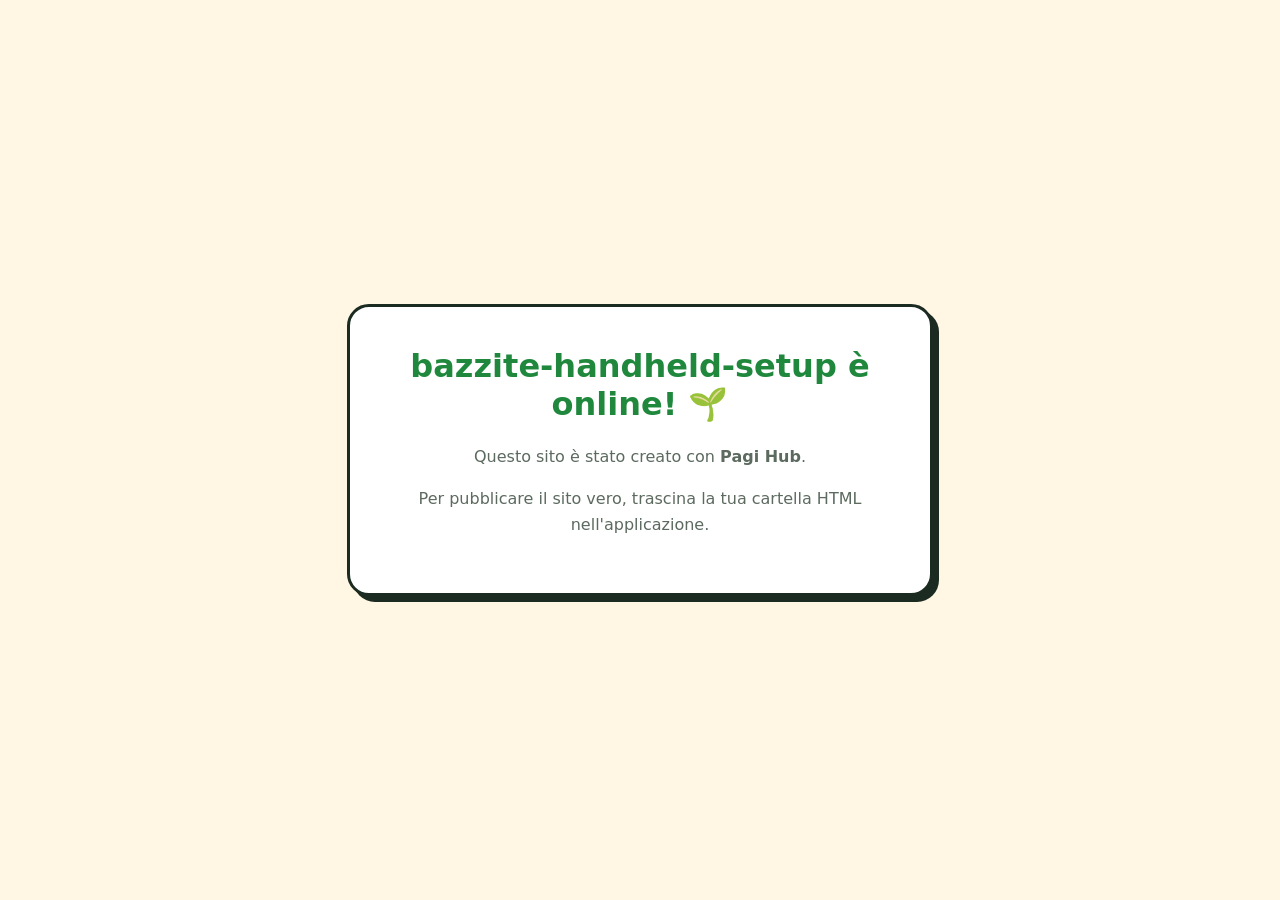
==== index.html @ 11a36d72 "Prepara GitHub Pages con Pagi Hub" ====
<!DOCTYPE html>
<html lang="it">
<head>
  <meta charset="UTF-8">
  <meta name="viewport" content="width=device-width, initial-scale=1.0">
  <title>bazzite-handheld-setup</title>
  <style>
    body { font-family: system-ui, -apple-system, sans-serif; background: #FFF6E3; color: #1B2B21; display: flex; align-items: center; justify-content: center; min-height: 100vh; margin: 0; text-align: center; }
    .card { background: #fff; border: 3px solid #1B2B21; padding: 40px; border-radius: 22px; max-width: 500px; box-shadow: 6px 6px 0 #1B2B21; }
    h1 { color: #1F883D; margin-top: 0; }
    p { color: #5C6A5F; line-height: 1.6; }
  </style>
</head>
<body>
  <div class="card">
    <h1>bazzite-handheld-setup è online! 🌱</h1>
    <p>Questo sito è stato creato con <strong>Pagi Hub</strong>.</p>
    <p>Per pubblicare il sito vero, trascina la tua cartella HTML nell'applicazione.</p>
  </div>
</body>
</html>
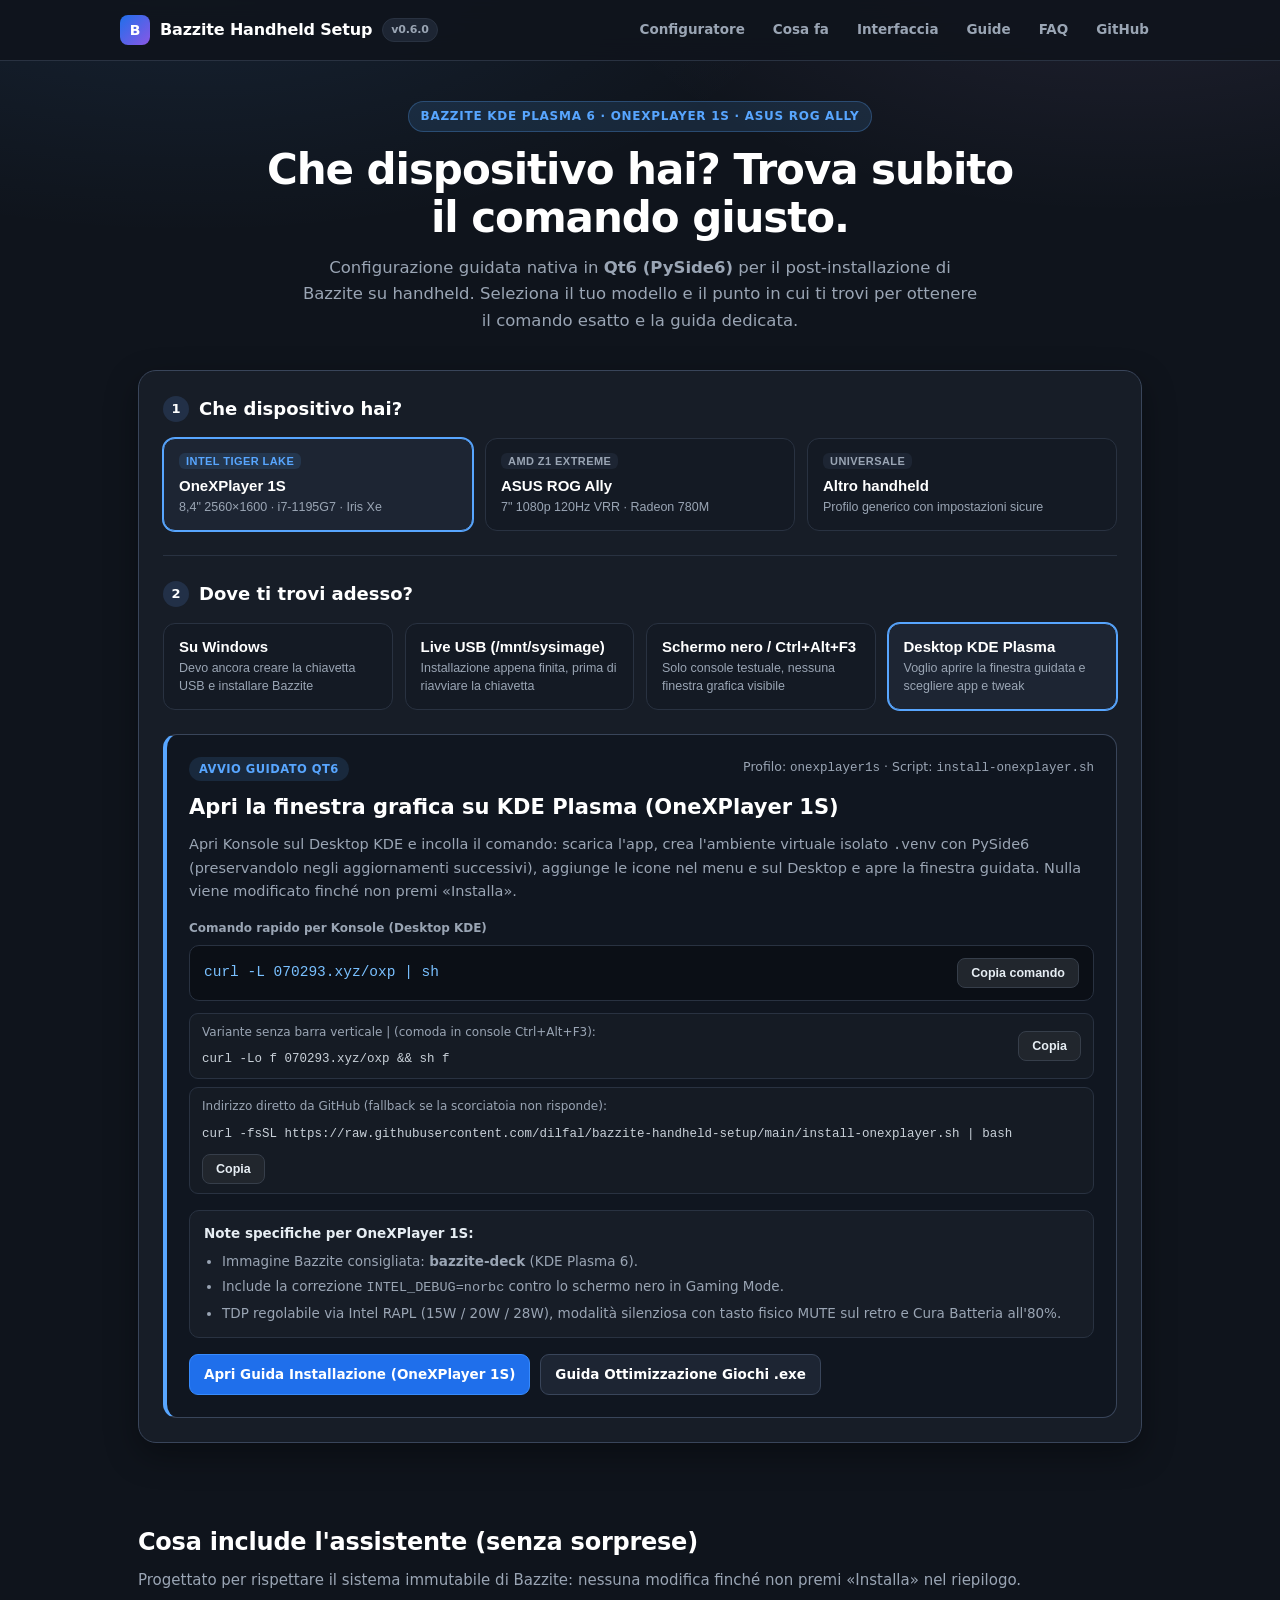
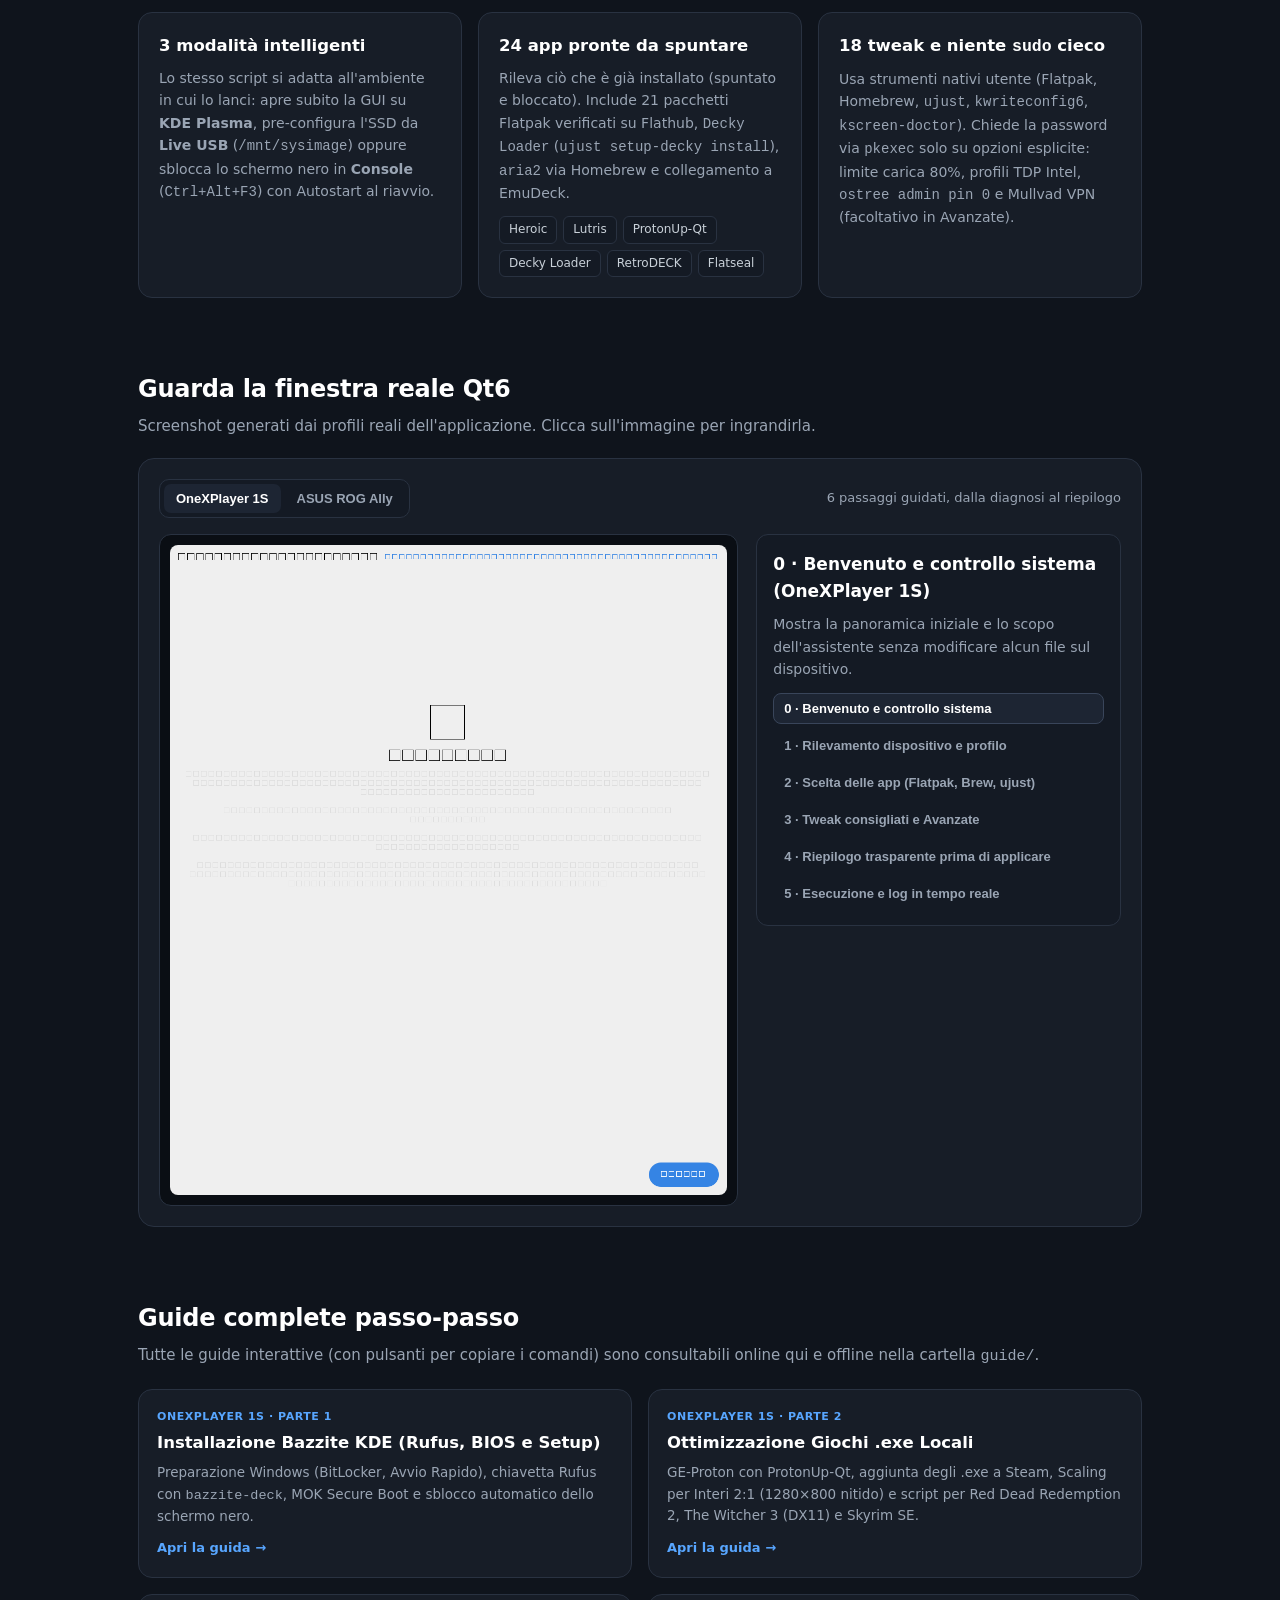
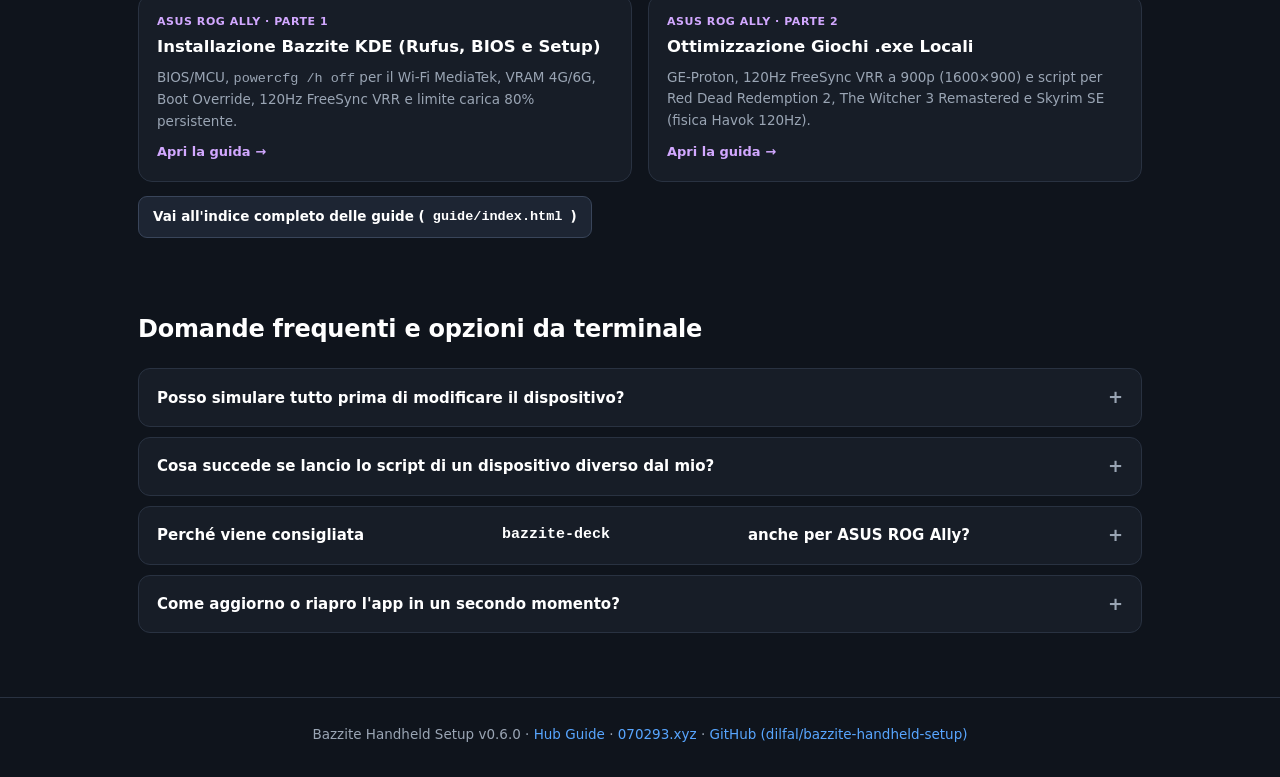
==== commit 21aee4b4: "Aggiornamento locale bazzite-handheld-setup (12/11/2026 23:53:31) - 3 file" ====
--- a/index.html
+++ b/index.html
@@ -3,19 +3,286 @@
 <head>
   <meta charset="UTF-8">
   <meta name="viewport" content="width=device-width, initial-scale=1.0">
-  <title>bazzite-handheld-setup</title>
-  <style>
-    body { font-family: system-ui, -apple-system, sans-serif; background: #FFF6E3; color: #1B2B21; display: flex; align-items: center; justify-content: center; min-height: 100vh; margin: 0; text-align: center; }
-    .card { background: #fff; border: 3px solid #1B2B21; padding: 40px; border-radius: 22px; max-width: 500px; box-shadow: 6px 6px 0 #1B2B21; }
-    h1 { color: #1F883D; margin-top: 0; }
-    p { color: #5C6A5F; line-height: 1.6; }
-  </style>
+  <title>Bazzite Handheld Setup — Configurazione guidata per OneXPlayer 1S e ROG Ally</title>
+  <meta name="description" content="Configurazione guidata Qt6 per Bazzite KDE Plasma 6 su OneXPlayer 1S, ASUS ROG Ally e altri handheld: fix schermo nero, Cura Batteria 80%, app e guide passo-passo.">
+  <link rel="stylesheet" href="assets/site.css">
+  <script src="assets/site.js" defer></script>
 </head>
 <body>
-  <div class="card">
-    <h1>bazzite-handheld-setup è online! 🌱</h1>
-    <p>Questo sito è stato creato con <strong>Pagi Hub</strong>.</p>
-    <p>Per pubblicare il sito vero, trascina la tua cartella HTML nell'applicazione.</p>
+
+<header class="topbar">
+  <div class="container topbar-inner">
+    <a class="brand" href="#top">
+      <span class="brand-mark">B</span>
+      <span>Bazzite Handheld Setup</span>
+      <span class="version-pill">v0.6.0</span>
+    </a>
+    <nav class="nav-links" aria-label="Navigazione principale">
+      <a href="#configuratore">Configuratore</a>
+      <a href="#cosa-fa">Cosa fa</a>
+      <a href="#anteprima">Interfaccia</a>
+      <a href="#guide">Guide</a>
+      <a href="#faq">FAQ</a>
+      <a href="https://github.com/dilfal/bazzite-handheld-setup" target="_blank" rel="noopener">GitHub</a>
+    </nav>
   </div>
+</header>
+
+<main id="top">
+  <section class="hero">
+    <div class="container">
+      <div class="eyebrow">Bazzite KDE Plasma 6 &middot; OneXPlayer 1S &middot; ASUS ROG Ally</div>
+      <h1>Che dispositivo hai? Trova subito il comando giusto.</h1>
+      <p>
+        Configurazione guidata nativa in <strong>Qt6 (PySide6)</strong> per il post-installazione di Bazzite su handheld.
+        Seleziona il tuo modello e il punto in cui ti trovi per ottenere il comando esatto e la guida dedicata.
+      </p>
+    </div>
+  </section>
+
+  <!-- WIZARD INTERATTIVO A 2 DOMANDE -->
+  <section id="configuratore" class="wizard-section">
+    <div class="container">
+      <div class="wizard-shell">
+        <div class="wizard-step">
+          <div class="step-header">
+            <span class="step-num">1</span>
+            <h2>Che dispositivo hai?</h2>
+          </div>
+          <div class="choice-grid choice-grid-3">
+            <button type="button" class="choice-btn is-active" data-device="oxp" aria-pressed="true">
+              <span class="choice-tag">Intel Tiger Lake</span>
+              <span class="choice-title">OneXPlayer 1S</span>
+              <span class="choice-meta">8,4" 2560&times;1600 &middot; i7-1195G7 &middot; Iris Xe</span>
+            </button>
+            <button type="button" class="choice-btn" data-device="ally" aria-pressed="false">
+              <span class="choice-tag">AMD Z1 Extreme</span>
+              <span class="choice-title">ASUS ROG Ally</span>
+              <span class="choice-meta">7" 1080p 120Hz VRR &middot; Radeon 780M</span>
+            </button>
+            <button type="button" class="choice-btn" data-device="generico" aria-pressed="false">
+              <span class="choice-tag">Universale</span>
+              <span class="choice-title">Altro handheld</span>
+              <span class="choice-meta">Profilo generico con impostazioni sicure</span>
+            </button>
+          </div>
+        </div>
+
+        <div class="wizard-step">
+          <div class="step-header">
+            <span class="step-num">2</span>
+            <h2>Dove ti trovi adesso?</h2>
+          </div>
+          <div class="choice-grid choice-grid-4">
+            <button type="button" class="choice-btn" data-situation="windows" aria-pressed="false">
+              <span class="choice-title">Su Windows</span>
+              <span class="choice-meta">Devo ancora creare la chiavetta USB e installare Bazzite</span>
+            </button>
+            <button type="button" class="choice-btn" data-situation="live" aria-pressed="false">
+              <span class="choice-title">Live USB (/mnt/sysimage)</span>
+              <span class="choice-meta">Installazione appena finita, prima di riavviare la chiavetta</span>
+            </button>
+            <button type="button" class="choice-btn" data-situation="console" aria-pressed="false">
+              <span class="choice-title">Schermo nero / Ctrl+Alt+F3</span>
+              <span class="choice-meta">Solo console testuale, nessuna finestra grafica visibile</span>
+            </button>
+            <button type="button" class="choice-btn is-active" data-situation="desktop" aria-pressed="true">
+              <span class="choice-title">Desktop KDE Plasma</span>
+              <span class="choice-meta">Voglio aprire la finestra guidata e scegliere app e tweak</span>
+            </button>
+          </div>
+        </div>
+
+        <div id="wizard-result" class="result-panel" aria-live="polite"></div>
+      </div>
+    </div>
+  </section>
+
+  <!-- COSA FA / SICUREZZA -->
+  <section id="cosa-fa" class="section">
+    <div class="container">
+      <div class="section-head">
+        <h2>Cosa include l'assistente (senza sorprese)</h2>
+        <p>Progettato per rispettare il sistema immutabile di Bazzite: nessuna modifica finché non premi «Installa» nel riepilogo.</p>
+      </div>
+
+      <div class="cards-3">
+        <article class="info-card">
+          <h3>3 modalità intelligenti</h3>
+          <p>
+            Lo stesso script si adatta all'ambiente in cui lo lanci: apre subito la GUI su <strong>KDE Plasma</strong>,
+            pre-configura l'SSD da <strong>Live USB</strong> (<code>/mnt/sysimage</code>) oppure sblocca lo schermo nero
+            in <strong>Console</strong> (<code>Ctrl+Alt+F3</code>) con Autostart al riavvio.
+          </p>
+        </article>
+
+        <article class="info-card">
+          <h3>24 app pronte da spuntare</h3>
+          <p>
+            Rileva ciò che è già installato (spuntato e bloccato). Include 21 pacchetti Flatpak verificati su Flathub,
+            <code>Decky Loader</code> (<code>ujust setup-decky install</code>), <code>aria2</code> via Homebrew e collegamento a EmuDeck.
+          </p>
+          <div class="pill-list">
+            <span class="pill">Heroic</span>
+            <span class="pill">Lutris</span>
+            <span class="pill">ProtonUp-Qt</span>
+            <span class="pill">Decky Loader</span>
+            <span class="pill">RetroDECK</span>
+            <span class="pill">Flatseal</span>
+          </div>
+        </article>
+
+        <article class="info-card">
+          <h3>18 tweak e niente <code>sudo</code> cieco</h3>
+          <p>
+            Usa strumenti nativi utente (Flatpak, Homebrew, <code>ujust</code>, <code>kwriteconfig6</code>, <code>kscreen-doctor</code>).
+            Chiede la password via <code>pkexec</code> solo su opzioni esplicite: limite carica 80%, profili TDP Intel,
+            <code>ostree admin pin 0</code> e Mullvad VPN (facoltativo in Avanzate).
+          </p>
+        </article>
+      </div>
+    </div>
+  </section>
+
+  <!-- ANTEPRIMA INTERFACCIA REALE -->
+  <section id="anteprima" class="section">
+    <div class="container">
+      <div class="section-head">
+        <h2>Guarda la finestra reale Qt6</h2>
+        <p>Screenshot generati dai profili reali dell'applicazione. Clicca sull'immagine per ingrandirla.</p>
+      </div>
+
+      <div class="preview-box">
+        <div class="preview-controls">
+          <div class="seg-group" role="group" aria-label="Profilo screenshot">
+            <button type="button" class="seg-btn is-active" data-shot-device="oxp" aria-pressed="true">OneXPlayer 1S</button>
+            <button type="button" class="seg-btn" data-shot-device="ally" aria-pressed="false">ASUS ROG Ally</button>
+          </div>
+          <span style="font-size: 13px; color: var(--text-muted);">6 passaggi guidati, dalla diagnosi al riepilogo</span>
+        </div>
+
+        <div class="preview-stage">
+          <div class="shot-frame">
+            <img id="shot-img" src="shots/oxp/oxp_fisso-onexplayer1s_0_benvenuto.png" alt="Anteprima GUI Bazzite Handheld Setup">
+          </div>
+          <div>
+            <div class="shot-caption">
+              <h3 id="shot-title">0 · Benvenuto</h3>
+              <p id="shot-desc"></p>
+              <div id="shot-step-list" class="shot-step-list"></div>
+            </div>
+          </div>
+        </div>
+      </div>
+    </div>
+  </section>
+
+  <!-- GUIDE STEP-BY-STEP -->
+  <section id="guide" class="section">
+    <div class="container">
+      <div class="section-head">
+        <h2>Guide complete passo-passo</h2>
+        <p>Tutte le guide interattive (con pulsanti per copiare i comandi) sono consultabili online qui e offline nella cartella <code>guide/</code>.</p>
+      </div>
+
+      <div class="cards-2">
+        <a class="guide-card" href="guide/installazione_onexplayer_1s.html">
+          <div>
+            <div class="guide-kicker">OneXPlayer 1S &middot; Parte 1</div>
+            <h3>Installazione Bazzite KDE (Rufus, BIOS e Setup)</h3>
+            <p>Preparazione Windows (BitLocker, Avvio Rapido), chiavetta Rufus con <code>bazzite-deck</code>, MOK Secure Boot e sblocco automatico dello schermo nero.</p>
+          </div>
+          <span style="font-size: 13px; font-weight: 700; color: var(--oxp);">Apri la guida &rarr;</span>
+        </a>
+
+        <a class="guide-card" href="guide/ottimizzazione_onexplayer_1s.html">
+          <div>
+            <div class="guide-kicker">OneXPlayer 1S &middot; Parte 2</div>
+            <h3>Ottimizzazione Giochi .exe Locali</h3>
+            <p>GE-Proton con ProtonUp-Qt, aggiunta degli .exe a Steam, Scaling per Interi 2:1 (1280&times;800 nitido) e script per Red Dead Redemption 2, The Witcher 3 (DX11) e Skyrim SE.</p>
+          </div>
+          <span style="font-size: 13px; font-weight: 700; color: var(--oxp);">Apri la guida &rarr;</span>
+        </a>
+
+        <a class="guide-card ally" href="guide/installazione_rog_ally.html">
+          <div>
+            <div class="guide-kicker">ASUS ROG Ally &middot; Parte 1</div>
+            <h3>Installazione Bazzite KDE (Rufus, BIOS e Setup)</h3>
+            <p>BIOS/MCU, <code>powercfg /h off</code> per il Wi-Fi MediaTek, VRAM 4G/6G, Boot Override, 120Hz FreeSync VRR e limite carica 80% persistente.</p>
+          </div>
+          <span style="font-size: 13px; font-weight: 700; color: var(--ally);">Apri la guida &rarr;</span>
+        </a>
+
+        <a class="guide-card ally" href="guide/ottimizzazione_rog_ally.html">
+          <div>
+            <div class="guide-kicker">ASUS ROG Ally &middot; Parte 2</div>
+            <h3>Ottimizzazione Giochi .exe Locali</h3>
+            <p>GE-Proton, 120Hz FreeSync VRR a 900p (1600&times;900) e script per Red Dead Redemption 2, The Witcher 3 Remastered e Skyrim SE (fisica Havok 120Hz).</p>
+          </div>
+          <span style="font-size: 13px; font-weight: 700; color: var(--ally);">Apri la guida &rarr;</span>
+        </a>
+      </div>
+
+      <div style="margin-top: 14px;">
+        <a class="btn-link" href="guide/index.html">Vai all'indice completo delle guide (<code>guide/index.html</code>)</a>
+      </div>
+    </div>
+  </section>
+
+  <!-- FAQ -->
+  <section id="faq" class="section">
+    <div class="container">
+      <div class="section-head">
+        <h2>Domande frequenti e opzioni da terminale</h2>
+      </div>
+
+      <div class="faq-list">
+        <details class="faq-item">
+          <summary>Posso simulare tutto prima di modificare il dispositivo?</summary>
+          <div class="faq-body">
+            Sì. Aggiungendo <code>--dry-run</code> dopo <code>sh -s --</code> (o <code>bash -s --</code>) l'app mostra tutte le operazioni senza applicarle.
+            Sono disponibili anche <code>--diagnosi</code> (rapporto hardware/sistema), <code>--elenco</code> (tweak e stato attuale) e <code>--applica ID...</code> per applicare singoli tweak senza interfaccia grafica.
+          </div>
+        </details>
+
+        <details class="faq-item">
+          <summary>Cosa succede se lancio lo script di un dispositivo diverso dal mio?</summary>
+          <div class="faq-body">
+            La finestra rileva sempre l'hardware reale tramite DMI (<code>/sys/class/dmi/id</code>): se il profilo fisso dello script non coincide con il dispositivo su cui sta girando, mostra un avviso chiaro ma non si blocca.
+          </div>
+        </details>
+
+        <details class="faq-item">
+          <summary>Perché viene consigliata <code>bazzite-deck</code> anche per ASUS ROG Ally?</summary>
+          <div class="faq-body">
+            Su <code>ublue-os/bazzite</code> l'immagine separata <code>bazzite-ally</code> è stata dismessa: oggi la variante unificata per entrambi gli handheld con KDE Plasma 6 è <code>bazzite-deck</code>.
+          </div>
+        </details>
+
+        <details class="faq-item">
+          <summary>Come aggiorno o riapro l'app in un secondo momento?</summary>
+          <div class="faq-body">
+            L'installatore crea una voce nel menu Start e sul Desktop, e conserva il <code>.venv</code> già installato in <code>~/.local/share/bazzite-handheld-setup</code> quando rilanci il comando <code>curl</code> per aggiornare, evitando di riscaricare PySide6 ogni volta. Da una copia locale puoi anche usare <code>python3 -m bhs --profilo onexplayer1s</code> (oppure <code>rogallyz1x</code> / <code>generico</code>).
+          </div>
+        </details>
+      </div>
+    </div>
+  </section>
+</main>
+
+<div id="lightbox" class="lightbox" role="dialog" aria-modal="true" aria-label="Anteprima screenshot ingrandita">
+  <button type="button" id="lightbox-close" class="lightbox-close" aria-label="Chiudi anteprima">&times;</button>
+  <img id="lightbox-img" src="" alt="">
+</div>
+
+<footer>
+  <div class="container">
+    Bazzite Handheld Setup v0.6.0 &middot;
+    <a href="guide/index.html">Hub Guide</a> &middot;
+    <a href="https://070293.xyz" target="_blank" rel="noopener">070293.xyz</a> &middot;
+    <a href="https://github.com/dilfal/bazzite-handheld-setup" target="_blank" rel="noopener">GitHub (dilfal/bazzite-handheld-setup)</a>
+  </div>
+</footer>
+
 </body>
 </html>
--- a/assets/site.css
+++ b/assets/site.css
@@ -0,0 +1,874 @@
+:root {
+  --bg: #0f141c;
+  --bg-elev: #141a24;
+  --surface: #171d27;
+  --surface-2: #1d2533;
+  --surface-hover: #222b3b;
+  --border: #293241;
+  --border-strong: #39455a;
+  --text: #e6edf3;
+  --text-muted: #9aa5b4;
+  --oxp: #58a6ff;
+  --oxp-bg: rgba(88, 166, 255, 0.13);
+  --ally: #d2a8ff;
+  --ally-bg: rgba(210, 168, 255, 0.13);
+  --gen: #3fb950;
+  --gen-bg: rgba(63, 185, 80, 0.13);
+  --warn: #e3b341;
+  --warn-bg: rgba(227, 179, 65, 0.12);
+  --code-bg: #0b0f16;
+  --font-sans: system-ui, -apple-system, "Segoe UI", Roboto, Helvetica, Arial, sans-serif;
+  --font-mono: ui-monospace, SFMono-Regular, Menlo, Monaco, Consolas, monospace;
+  --radius: 14px;
+  --shadow: 0 12px 32px rgba(0, 0, 0, 0.35);
+}
+
+* {
+  box-sizing: border-box;
+}
+
+html {
+  scroll-behavior: smooth;
+}
+
+body {
+  margin: 0;
+  background:
+    radial-gradient(900px 420px at 15% -60px, rgba(88, 166, 255, 0.11), transparent 70%),
+    radial-gradient(800px 420px at 88% -80px, rgba(210, 168, 255, 0.10), transparent 70%),
+    var(--bg);
+  color: var(--text);
+  font-family: var(--font-sans);
+  line-height: 1.6;
+  -webkit-font-smoothing: antialiased;
+}
+
+a {
+  color: var(--oxp);
+}
+
+code, pre {
+  font-family: var(--font-mono);
+}
+
+.container {
+  max-width: 1040px;
+  margin: 0 auto;
+  padding: 0 18px;
+}
+
+/* Top Navigation */
+.topbar {
+  position: sticky;
+  top: 0;
+  z-index: 30;
+  background: rgba(15, 20, 28, 0.88);
+  backdrop-filter: blur(12px);
+  border-bottom: 1px solid var(--border);
+}
+
+.topbar-inner {
+  display: flex;
+  align-items: center;
+  justify-content: space-between;
+  gap: 16px;
+  min-height: 60px;
+  flex-wrap: wrap;
+  padding: 8px 0;
+}
+
+.brand {
+  display: inline-flex;
+  align-items: center;
+  gap: 10px;
+  text-decoration: none;
+  color: #fff;
+  font-weight: 800;
+  font-size: 16px;
+  letter-spacing: -0.01em;
+}
+
+.brand-mark {
+  display: inline-grid;
+  place-items: center;
+  width: 30px;
+  height: 30px;
+  border-radius: 8px;
+  background: linear-gradient(135deg, #1f6feb, #8957e5);
+  color: #fff;
+  font-size: 14px;
+  font-weight: 800;
+}
+
+.version-pill {
+  font-size: 11px;
+  font-weight: 700;
+  padding: 2px 8px;
+  border-radius: 999px;
+  background: var(--surface-2);
+  border: 1px solid var(--border);
+  color: var(--text-muted);
+}
+
+.nav-links {
+  display: flex;
+  align-items: center;
+  gap: 6px;
+  flex-wrap: wrap;
+}
+
+.nav-links a {
+  text-decoration: none;
+  color: var(--text-muted);
+  font-size: 13.5px;
+  font-weight: 600;
+  padding: 6px 11px;
+  border-radius: 8px;
+  transition: background 0.15s, color 0.15s;
+}
+
+.nav-links a:hover {
+  color: #fff;
+  background: var(--surface);
+}
+
+/* Hero */
+.hero {
+  padding: 40px 0 24px;
+  text-align: center;
+}
+
+.eyebrow {
+  display: inline-flex;
+  align-items: center;
+  gap: 8px;
+  font-size: 12px;
+  font-weight: 700;
+  text-transform: uppercase;
+  letter-spacing: 0.06em;
+  color: var(--oxp);
+  background: var(--oxp-bg);
+  border: 1px solid rgba(88, 166, 255, 0.28);
+  padding: 5px 12px;
+  border-radius: 999px;
+  margin-bottom: 14px;
+}
+
+.hero h1 {
+  margin: 0 auto 12px;
+  max-width: 760px;
+  font-size: clamp(28px, 4.4vw, 42px);
+  line-height: 1.15;
+  font-weight: 850;
+  letter-spacing: -0.025em;
+  color: #fff;
+}
+
+.hero p {
+  margin: 0 auto;
+  max-width: 680px;
+  font-size: 16.5px;
+  color: var(--text-muted);
+}
+
+/* Wizard Card */
+.wizard-section {
+  padding: 12px 0 44px;
+}
+
+.wizard-shell {
+  background: var(--surface);
+  border: 1px solid var(--border-strong);
+  border-radius: 18px;
+  padding: 24px;
+  box-shadow: var(--shadow);
+}
+
+.wizard-step + .wizard-step {
+  margin-top: 24px;
+  padding-top: 24px;
+  border-top: 1px solid var(--border);
+}
+
+.step-header {
+  display: flex;
+  align-items: center;
+  gap: 10px;
+  margin-bottom: 14px;
+}
+
+.step-num {
+  display: inline-grid;
+  place-items: center;
+  width: 26px;
+  height: 26px;
+  border-radius: 999px;
+  background: #223047;
+  color: #fff;
+  font-size: 13px;
+  font-weight: 800;
+  flex-shrink: 0;
+}
+
+.step-header h2 {
+  margin: 0;
+  font-size: 18px;
+  color: #fff;
+}
+
+.choice-grid {
+  display: grid;
+  gap: 12px;
+}
+
+.choice-grid-3 {
+  grid-template-columns: repeat(3, minmax(0, 1fr));
+}
+
+.choice-grid-4 {
+  grid-template-columns: repeat(4, minmax(0, 1fr));
+}
+
+.choice-btn {
+  appearance: none;
+  text-align: left;
+  background: var(--bg-elev);
+  border: 1px solid var(--border);
+  border-radius: 12px;
+  padding: 14px 15px;
+  color: var(--text);
+  cursor: pointer;
+  transition: transform 0.14s, border-color 0.14s, background 0.14s, box-shadow 0.14s;
+  display: flex;
+  flex-direction: column;
+  gap: 4px;
+}
+
+.choice-btn:hover {
+  background: var(--surface-hover);
+  border-color: var(--border-strong);
+  transform: translateY(-1px);
+}
+
+.choice-btn:focus-visible {
+  outline: 2px solid var(--oxp);
+  outline-offset: 2px;
+}
+
+.choice-title {
+  font-size: 15px;
+  font-weight: 750;
+  color: #fff;
+}
+
+.choice-meta {
+  font-size: 12.5px;
+  color: var(--text-muted);
+  line-height: 1.45;
+}
+
+.choice-tag {
+  align-self: flex-start;
+  font-size: 11px;
+  font-weight: 700;
+  text-transform: uppercase;
+  letter-spacing: 0.04em;
+  padding: 2px 7px;
+  border-radius: 6px;
+  margin-bottom: 4px;
+  background: var(--surface-2);
+  color: var(--text-muted);
+}
+
+.choice-btn.is-active {
+  background: var(--surface-2);
+  border-color: var(--oxp);
+  box-shadow: 0 0 0 1px var(--oxp);
+}
+
+.choice-btn[data-device="oxp"].is-active .choice-tag {
+  background: var(--oxp-bg);
+  color: var(--oxp);
+}
+
+.choice-btn[data-device="ally"].is-active {
+  border-color: var(--ally);
+  box-shadow: 0 0 0 1px var(--ally);
+}
+
+.choice-btn[data-device="ally"].is-active .choice-tag {
+  background: var(--ally-bg);
+  color: var(--ally);
+}
+
+.choice-btn[data-device="generico"].is-active {
+  border-color: var(--gen);
+  box-shadow: 0 0 0 1px var(--gen);
+}
+
+.choice-btn[data-device="generico"].is-active .choice-tag {
+  background: var(--gen-bg);
+  color: var(--gen);
+}
+
+/* Result Panel */
+.result-panel {
+  margin-top: 24px;
+  padding: 22px;
+  border-radius: 14px;
+  background: #101620;
+  border: 1px solid var(--border-strong);
+}
+
+.result-panel[data-accent="oxp"] {
+  border-left: 4px solid var(--oxp);
+}
+
+.result-panel[data-accent="ally"] {
+  border-left: 4px solid var(--ally);
+}
+
+.result-panel[data-accent="generico"] {
+  border-left: 4px solid var(--gen);
+}
+
+.result-top {
+  display: flex;
+  align-items: flex-start;
+  justify-content: space-between;
+  gap: 12px;
+  flex-wrap: wrap;
+  margin-bottom: 10px;
+}
+
+.result-badge {
+  display: inline-block;
+  font-size: 11.5px;
+  font-weight: 700;
+  padding: 3px 10px;
+  border-radius: 999px;
+  text-transform: uppercase;
+  letter-spacing: 0.04em;
+  background: var(--oxp-bg);
+  color: var(--oxp);
+}
+
+.result-panel[data-accent="ally"] .result-badge {
+  background: var(--ally-bg);
+  color: var(--ally);
+}
+
+.result-panel[data-accent="generico"] .result-badge {
+  background: var(--gen-bg);
+  color: var(--gen);
+}
+
+.result-panel h3 {
+  margin: 6px 0 8px;
+  font-size: 21px;
+  color: #fff;
+}
+
+.result-desc {
+  margin: 0 0 16px;
+  color: var(--text-muted);
+  font-size: 14.5px;
+}
+
+.cmd-box {
+  background: var(--code-bg);
+  border: 1px solid var(--border);
+  border-radius: 10px;
+  padding: 12px 14px;
+  display: flex;
+  align-items: center;
+  justify-content: space-between;
+  gap: 12px;
+  flex-wrap: wrap;
+}
+
+.cmd-box code {
+  font-size: 14.5px;
+  color: #79c0ff;
+  word-break: break-all;
+}
+
+.btn-copy {
+  appearance: none;
+  background: #21262d;
+  color: #e6edf3;
+  border: 1px solid #363e4a;
+  border-radius: 8px;
+  padding: 7px 13px;
+  font-size: 12.5px;
+  font-weight: 700;
+  cursor: pointer;
+  flex-shrink: 0;
+  transition: background 0.15s, border-color 0.15s;
+}
+
+.btn-copy:hover {
+  background: #30363d;
+  border-color: #4b5563;
+}
+
+.btn-copy.copied {
+  background: #238636;
+  border-color: #2ea043;
+  color: #fff;
+}
+
+.alt-cmds {
+  margin-top: 12px;
+  display: grid;
+  gap: 8px;
+}
+
+.alt-cmd-item {
+  background: rgba(255, 255, 255, 0.02);
+  border: 1px solid var(--border);
+  border-radius: 9px;
+  padding: 9px 12px;
+  display: flex;
+  align-items: center;
+  justify-content: space-between;
+  gap: 10px;
+  flex-wrap: wrap;
+}
+
+.alt-cmd-label {
+  font-size: 12px;
+  color: var(--text-muted);
+  display: block;
+  margin-bottom: 2px;
+}
+
+.alt-cmd-item code {
+  font-size: 12.5px;
+  color: #c9d1d9;
+  word-break: break-all;
+}
+
+.result-notes {
+  margin: 16px 0 0;
+  padding: 12px 14px;
+  border-radius: 10px;
+  background: var(--surface);
+  border: 1px solid var(--border);
+  font-size: 13.5px;
+  color: var(--text);
+}
+
+.result-notes ul {
+  margin: 6px 0 0;
+  padding-left: 18px;
+  color: var(--text-muted);
+}
+
+.result-notes li + li {
+  margin-top: 4px;
+}
+
+.result-actions {
+  margin-top: 16px;
+  display: flex;
+  gap: 10px;
+  flex-wrap: wrap;
+}
+
+.btn-link {
+  display: inline-flex;
+  align-items: center;
+  gap: 8px;
+  text-decoration: none;
+  font-size: 13.5px;
+  font-weight: 700;
+  padding: 9px 14px;
+  border-radius: 9px;
+  border: 1px solid var(--border-strong);
+  background: var(--surface-2);
+  color: #fff;
+  transition: background 0.15s, border-color 0.15s;
+}
+
+.btn-link:hover {
+  background: var(--surface-hover);
+  border-color: var(--oxp);
+}
+
+.btn-link.primary {
+  background: #1f6feb;
+  border-color: #388bfd;
+}
+
+.btn-link.primary:hover {
+  background: #2b7af0;
+}
+
+/* Sections */
+.section {
+  padding: 36px 0;
+}
+
+.section-head {
+  margin-bottom: 20px;
+}
+
+.section-head h2 {
+  margin: 0 0 6px;
+  font-size: 24px;
+  color: #fff;
+  letter-spacing: -0.01em;
+}
+
+.section-head p {
+  margin: 0;
+  color: var(--text-muted);
+  font-size: 15px;
+}
+
+.cards-3 {
+  display: grid;
+  grid-template-columns: repeat(3, minmax(0, 1fr));
+  gap: 16px;
+}
+
+.cards-2 {
+  display: grid;
+  grid-template-columns: repeat(2, minmax(0, 1fr));
+  gap: 16px;
+}
+
+.info-card {
+  background: var(--surface);
+  border: 1px solid var(--border);
+  border-radius: var(--radius);
+  padding: 20px;
+}
+
+.info-card h3 {
+  margin: 0 0 8px;
+  font-size: 16.5px;
+  color: #fff;
+}
+
+.info-card p {
+  margin: 0;
+  font-size: 14px;
+  color: var(--text-muted);
+}
+
+.pill-list {
+  display: flex;
+  flex-wrap: wrap;
+  gap: 6px;
+  margin-top: 12px;
+}
+
+.pill {
+  font-size: 12px;
+  padding: 3px 9px;
+  border-radius: 6px;
+  background: var(--bg-elev);
+  border: 1px solid var(--border);
+  color: #c9d1d9;
+}
+
+/* GUI Preview */
+.preview-box {
+  background: var(--surface);
+  border: 1px solid var(--border);
+  border-radius: 16px;
+  padding: 20px;
+}
+
+.preview-controls {
+  display: flex;
+  align-items: center;
+  justify-content: space-between;
+  gap: 12px;
+  flex-wrap: wrap;
+  margin-bottom: 16px;
+}
+
+.seg-group {
+  display: inline-flex;
+  background: var(--bg-elev);
+  border: 1px solid var(--border);
+  border-radius: 10px;
+  padding: 4px;
+  gap: 4px;
+  flex-wrap: wrap;
+}
+
+.seg-btn {
+  appearance: none;
+  background: transparent;
+  border: 0;
+  color: var(--text-muted);
+  font-size: 13px;
+  font-weight: 700;
+  padding: 7px 12px;
+  border-radius: 7px;
+  cursor: pointer;
+}
+
+.seg-btn.is-active {
+  background: var(--surface-2);
+  color: #fff;
+}
+
+.preview-stage {
+  display: grid;
+  grid-template-columns: minmax(0, 1.35fr) minmax(240px, 0.85fr);
+  gap: 18px;
+  align-items: start;
+}
+
+.shot-frame {
+  background: #0a0e14;
+  border: 1px solid var(--border);
+  border-radius: 12px;
+  padding: 10px;
+  text-align: center;
+}
+
+.shot-frame img {
+  max-width: 100%;
+  height: auto;
+  border-radius: 8px;
+  display: block;
+  margin: 0 auto;
+  cursor: zoom-in;
+}
+
+.shot-caption {
+  background: var(--bg-elev);
+  border: 1px solid var(--border);
+  border-radius: 12px;
+  padding: 16px;
+}
+
+.shot-caption h3 {
+  margin: 0 0 8px;
+  font-size: 17px;
+  color: #fff;
+}
+
+.shot-caption p {
+  margin: 0 0 12px;
+  font-size: 14px;
+  color: var(--text-muted);
+}
+
+.shot-step-list {
+  display: grid;
+  gap: 6px;
+}
+
+.shot-step-btn {
+  appearance: none;
+  text-align: left;
+  background: transparent;
+  border: 1px solid transparent;
+  color: var(--text-muted);
+  font-size: 13px;
+  font-weight: 600;
+  padding: 7px 10px;
+  border-radius: 8px;
+  cursor: pointer;
+}
+
+.shot-step-btn:hover {
+  background: var(--surface);
+  color: #fff;
+}
+
+.shot-step-btn.is-active {
+  background: var(--surface-2);
+  border-color: var(--border-strong);
+  color: #fff;
+}
+
+/* Guides */
+.guide-card {
+  background: var(--surface);
+  border: 1px solid var(--border);
+  border-radius: var(--radius);
+  padding: 18px;
+  text-decoration: none;
+  color: inherit;
+  display: flex;
+  flex-direction: column;
+  justify-content: space-between;
+  gap: 10px;
+  transition: transform 0.16s, border-color 0.16s, background 0.16s;
+}
+
+.guide-card:hover {
+  background: var(--surface-hover);
+  border-color: var(--oxp);
+  transform: translateY(-2px);
+}
+
+.guide-card.ally:hover {
+  border-color: var(--ally);
+}
+
+.guide-kicker {
+  font-size: 11px;
+  font-weight: 700;
+  text-transform: uppercase;
+  letter-spacing: 0.05em;
+  color: var(--oxp);
+}
+
+.guide-card.ally .guide-kicker {
+  color: var(--ally);
+}
+
+.guide-card h3 {
+  margin: 4px 0 6px;
+  font-size: 16.5px;
+  color: #fff;
+}
+
+.guide-card p {
+  margin: 0;
+  font-size: 13.5px;
+  color: var(--text-muted);
+}
+
+/* FAQ */
+.faq-list {
+  display: grid;
+  gap: 10px;
+}
+
+.faq-item {
+  background: var(--surface);
+  border: 1px solid var(--border);
+  border-radius: 12px;
+  padding: 14px 18px;
+}
+
+.faq-item summary {
+  cursor: pointer;
+  font-weight: 700;
+  font-size: 15px;
+  color: #fff;
+  list-style: none;
+  display: flex;
+  align-items: center;
+  justify-content: space-between;
+  gap: 12px;
+}
+
+.faq-item summary::after {
+  content: "+";
+  color: var(--text-muted);
+  font-size: 18px;
+  font-weight: 700;
+}
+
+.faq-item[open] summary::after {
+  content: "−";
+}
+
+.faq-body {
+  margin-top: 10px;
+  padding-top: 10px;
+  border-top: 1px solid var(--border);
+  font-size: 14px;
+  color: var(--text-muted);
+}
+
+.faq-body code {
+  background: var(--code-bg);
+  border: 1px solid var(--border);
+  padding: 1px 6px;
+  border-radius: 5px;
+  color: #79c0ff;
+  font-size: 12.5px;
+}
+
+/* Lightbox */
+.lightbox {
+  position: fixed;
+  inset: 0;
+  z-index: 60;
+  background: rgba(8, 11, 16, 0.88);
+  display: none;
+  align-items: center;
+  justify-content: center;
+  padding: 20px;
+}
+
+.lightbox.is-open {
+  display: flex;
+}
+
+.lightbox img {
+  max-width: min(96vw, 1080px);
+  max-height: 90vh;
+  border-radius: 12px;
+  border: 1px solid var(--border-strong);
+  box-shadow: var(--shadow);
+}
+
+.lightbox-close {
+  position: fixed;
+  top: 16px;
+  right: 18px;
+  appearance: none;
+  background: var(--surface);
+  color: #fff;
+  border: 1px solid var(--border-strong);
+  border-radius: 999px;
+  width: 38px;
+  height: 38px;
+  font-size: 20px;
+  cursor: pointer;
+}
+
+footer {
+  margin-top: 28px;
+  padding: 26px 0 40px;
+  border-top: 1px solid var(--border);
+  color: var(--text-muted);
+  font-size: 13.5px;
+  text-align: center;
+}
+
+footer a {
+  text-decoration: none;
+}
+
+footer a:hover {
+  text-decoration: underline;
+}
+
+@media (max-width: 900px) {
+  .choice-grid-4,
+  .cards-3 {
+    grid-template-columns: repeat(2, minmax(0, 1fr));
+  }
+  .preview-stage {
+    grid-template-columns: 1fr;
+  }
+}
+
+@media (max-width: 640px) {
+  .choice-grid-3,
+  .choice-grid-4,
+  .cards-3,
+  .cards-2 {
+    grid-template-columns: 1fr;
+  }
+  .wizard-shell {
+    padding: 16px;
+  }
+  .result-panel {
+    padding: 16px;
+  }
+}
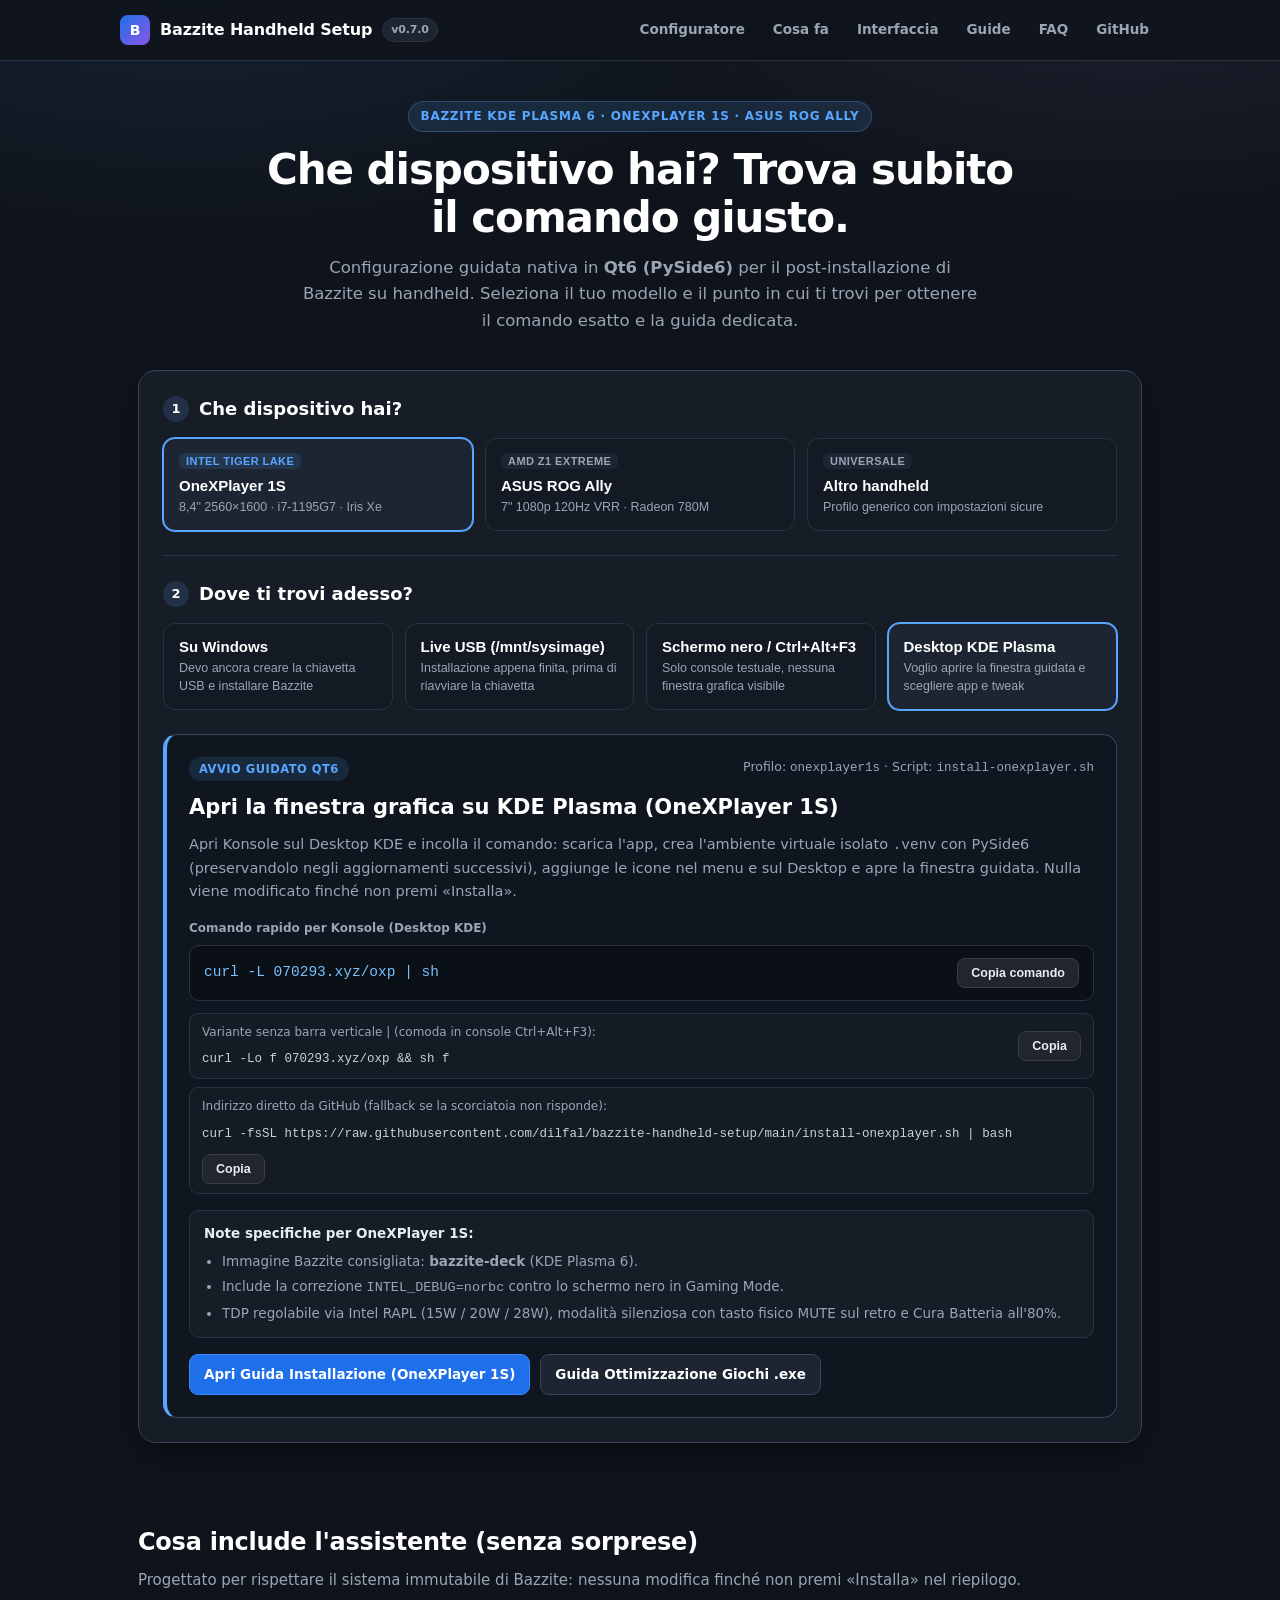
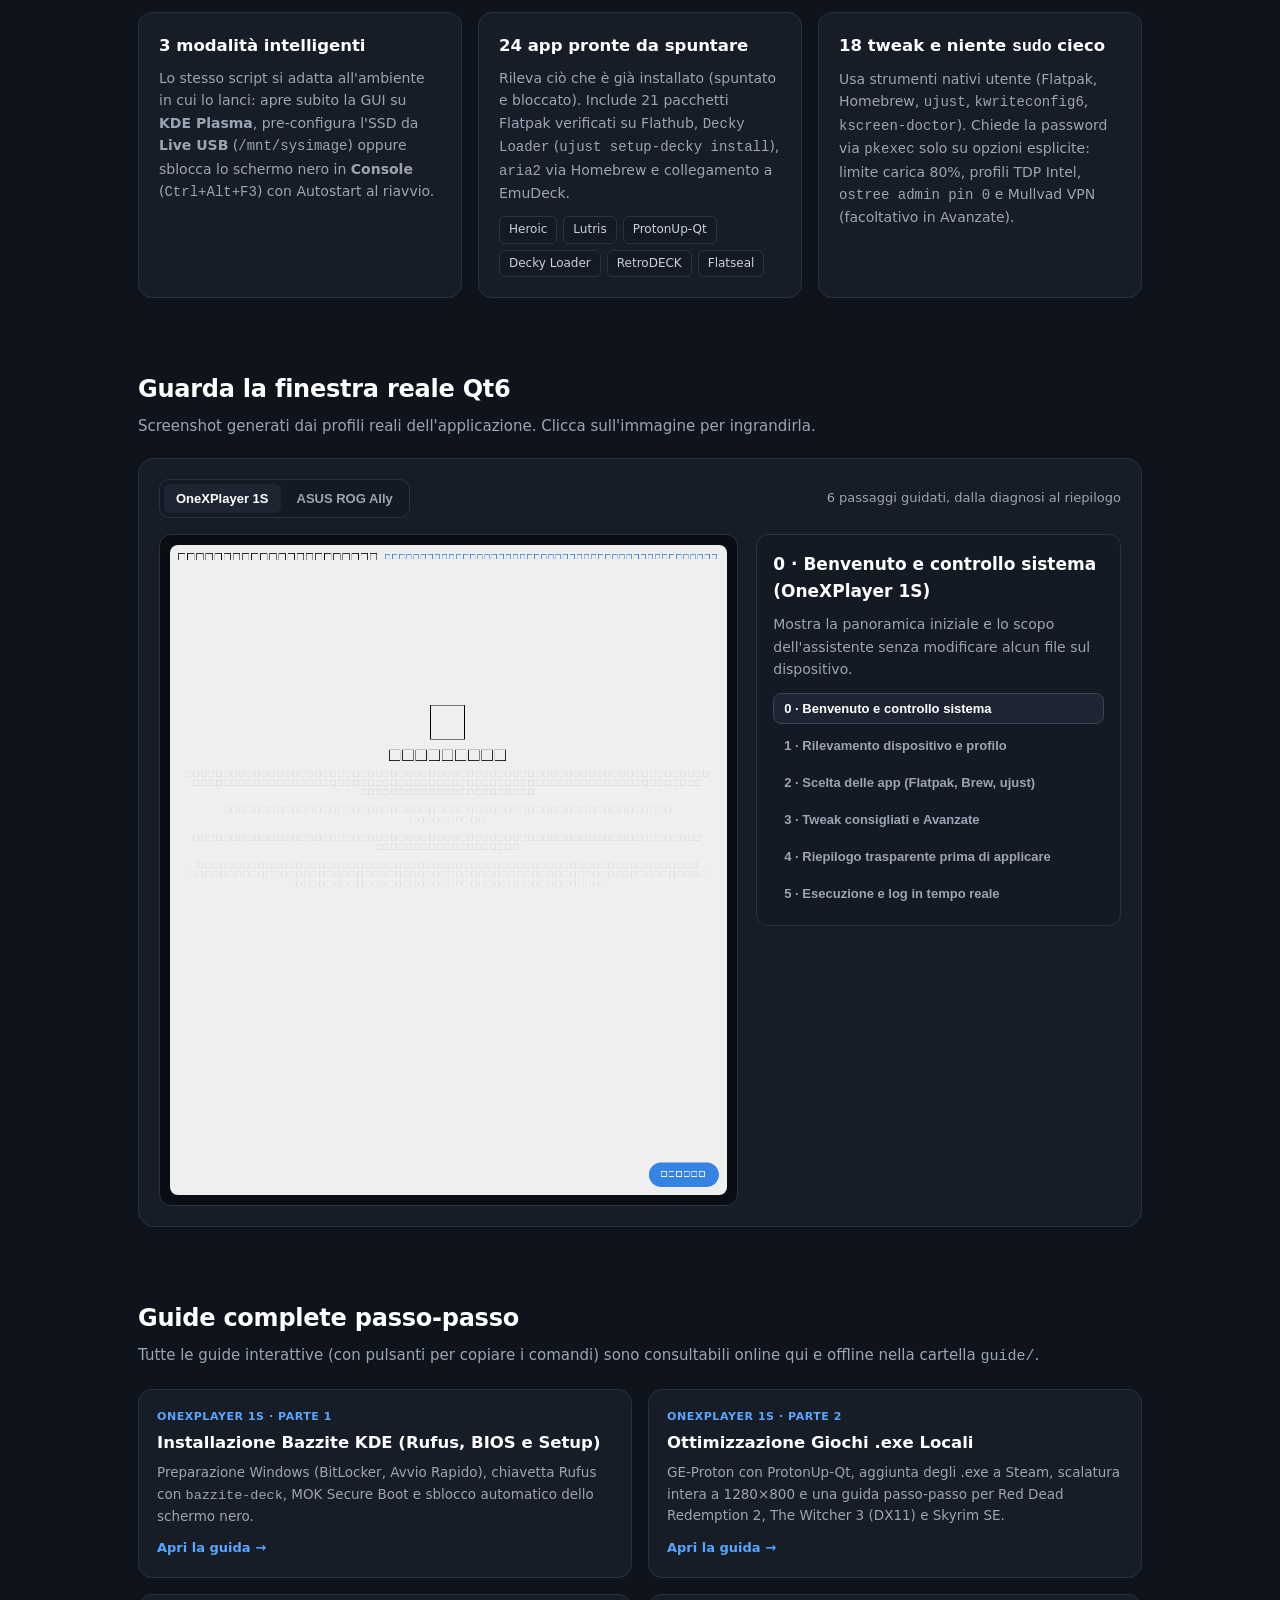
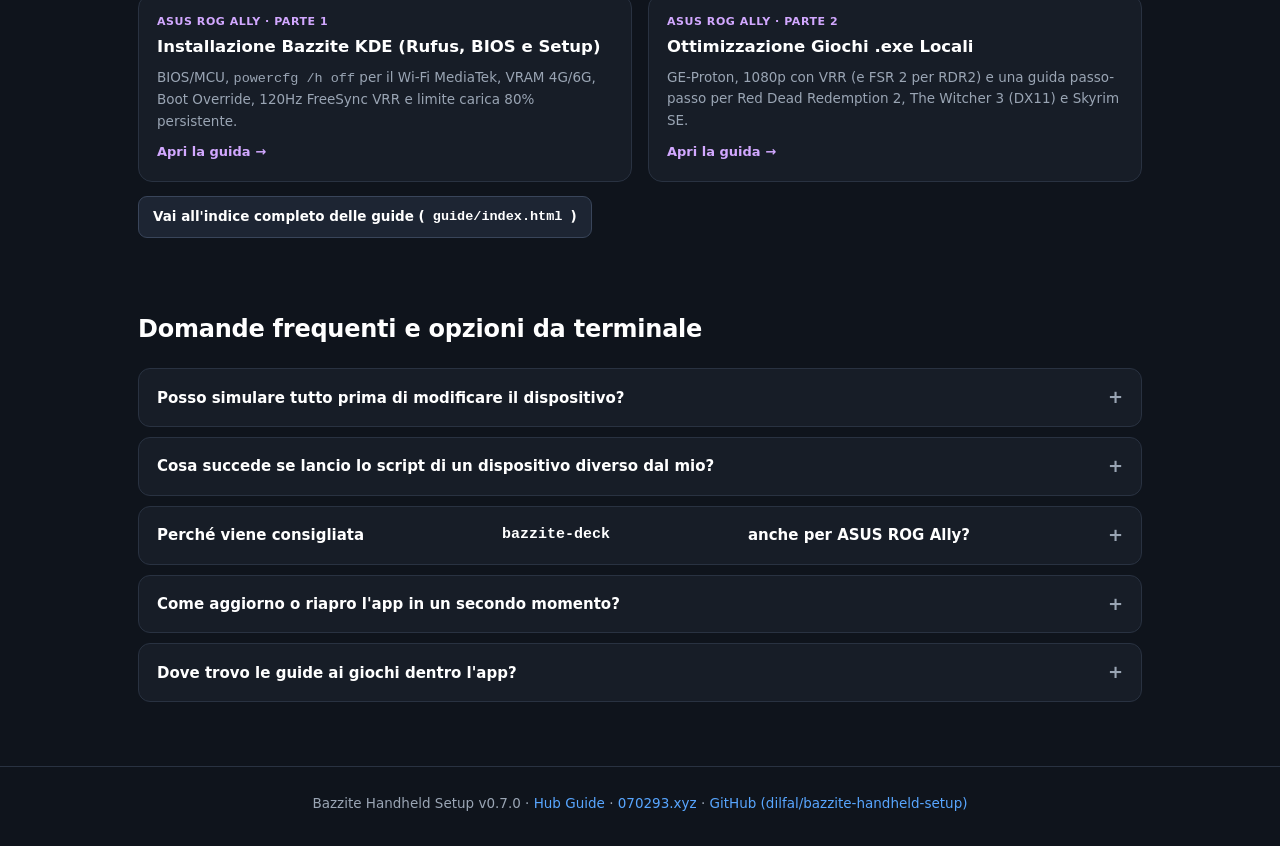
==== commit 80da79b0: "Aggiunge le guide ai giochi (v0.7.0) - Nell'app: pulsante «Guide ai giochi», un passo per schermata," ====
--- a/index.html
+++ b/index.html
@@ -15,7 +15,7 @@
     <a class="brand" href="#top">
       <span class="brand-mark">B</span>
       <span>Bazzite Handheld Setup</span>
-      <span class="version-pill">v0.6.0</span>
+      <span class="version-pill">v0.7.0</span>
     </a>
     <nav class="nav-links" aria-label="Navigazione principale">
       <a href="#configuratore">Configuratore</a>
@@ -199,7 +199,7 @@
           <div>
             <div class="guide-kicker">OneXPlayer 1S &middot; Parte 2</div>
             <h3>Ottimizzazione Giochi .exe Locali</h3>
-            <p>GE-Proton con ProtonUp-Qt, aggiunta degli .exe a Steam, Scaling per Interi 2:1 (1280&times;800 nitido) e script per Red Dead Redemption 2, The Witcher 3 (DX11) e Skyrim SE.</p>
+            <p>GE-Proton con ProtonUp-Qt, aggiunta degli .exe a Steam, scalatura intera a 1280&times;800 e una guida passo-passo per Red Dead Redemption 2, The Witcher 3 (DX11) e Skyrim SE.</p>
           </div>
           <span style="font-size: 13px; font-weight: 700; color: var(--oxp);">Apri la guida &rarr;</span>
         </a>
@@ -217,7 +217,7 @@
           <div>
             <div class="guide-kicker">ASUS ROG Ally &middot; Parte 2</div>
             <h3>Ottimizzazione Giochi .exe Locali</h3>
-            <p>GE-Proton, 120Hz FreeSync VRR a 900p (1600&times;900) e script per Red Dead Redemption 2, The Witcher 3 Remastered e Skyrim SE (fisica Havok 120Hz).</p>
+            <p>GE-Proton, 1080p con VRR (e FSR 2 per RDR2) e una guida passo-passo per Red Dead Redemption 2, The Witcher 3 (DX11) e Skyrim SE.</p>
           </div>
           <span style="font-size: 13px; font-weight: 700; color: var(--ally);">Apri la guida &rarr;</span>
         </a>
@@ -263,6 +263,13 @@
           <summary>Come aggiorno o riapro l'app in un secondo momento?</summary>
           <div class="faq-body">
             L'installatore crea una voce nel menu Start e sul Desktop, e conserva il <code>.venv</code> già installato in <code>~/.local/share/bazzite-handheld-setup</code> quando rilanci il comando <code>curl</code> per aggiornare, evitando di riscaricare PySide6 ogni volta. Da una copia locale puoi anche usare <code>python3 -m bhs --profilo onexplayer1s</code> (oppure <code>rogallyz1x</code> / <code>generico</code>).
+          </div>
+        </details>
+
+        <details class="faq-item">
+          <summary>Dove trovo le guide ai giochi dentro l'app?</summary>
+          <div class="faq-body">
+            Nella schermata di benvenuto c'è il pulsante «Guide ai giochi» (compare anche a fine installazione). Le guide hanno gli stessi passi di quelle online, un passo per schermata, e le impostazioni grafiche si possono scrivere in automatico nel file del gioco: l'app salva prima una copia e il pulsante «Ripristina» la rimette.
           </div>
         </details>
       </div>
@@ -277,7 +284,7 @@
 
 <footer>
   <div class="container">
-    Bazzite Handheld Setup v0.6.0 &middot;
+    Bazzite Handheld Setup v0.7.0 &middot;
     <a href="guide/index.html">Hub Guide</a> &middot;
     <a href="https://070293.xyz" target="_blank" rel="noopener">070293.xyz</a> &middot;
     <a href="https://github.com/dilfal/bazzite-handheld-setup" target="_blank" rel="noopener">GitHub (dilfal/bazzite-handheld-setup)</a>
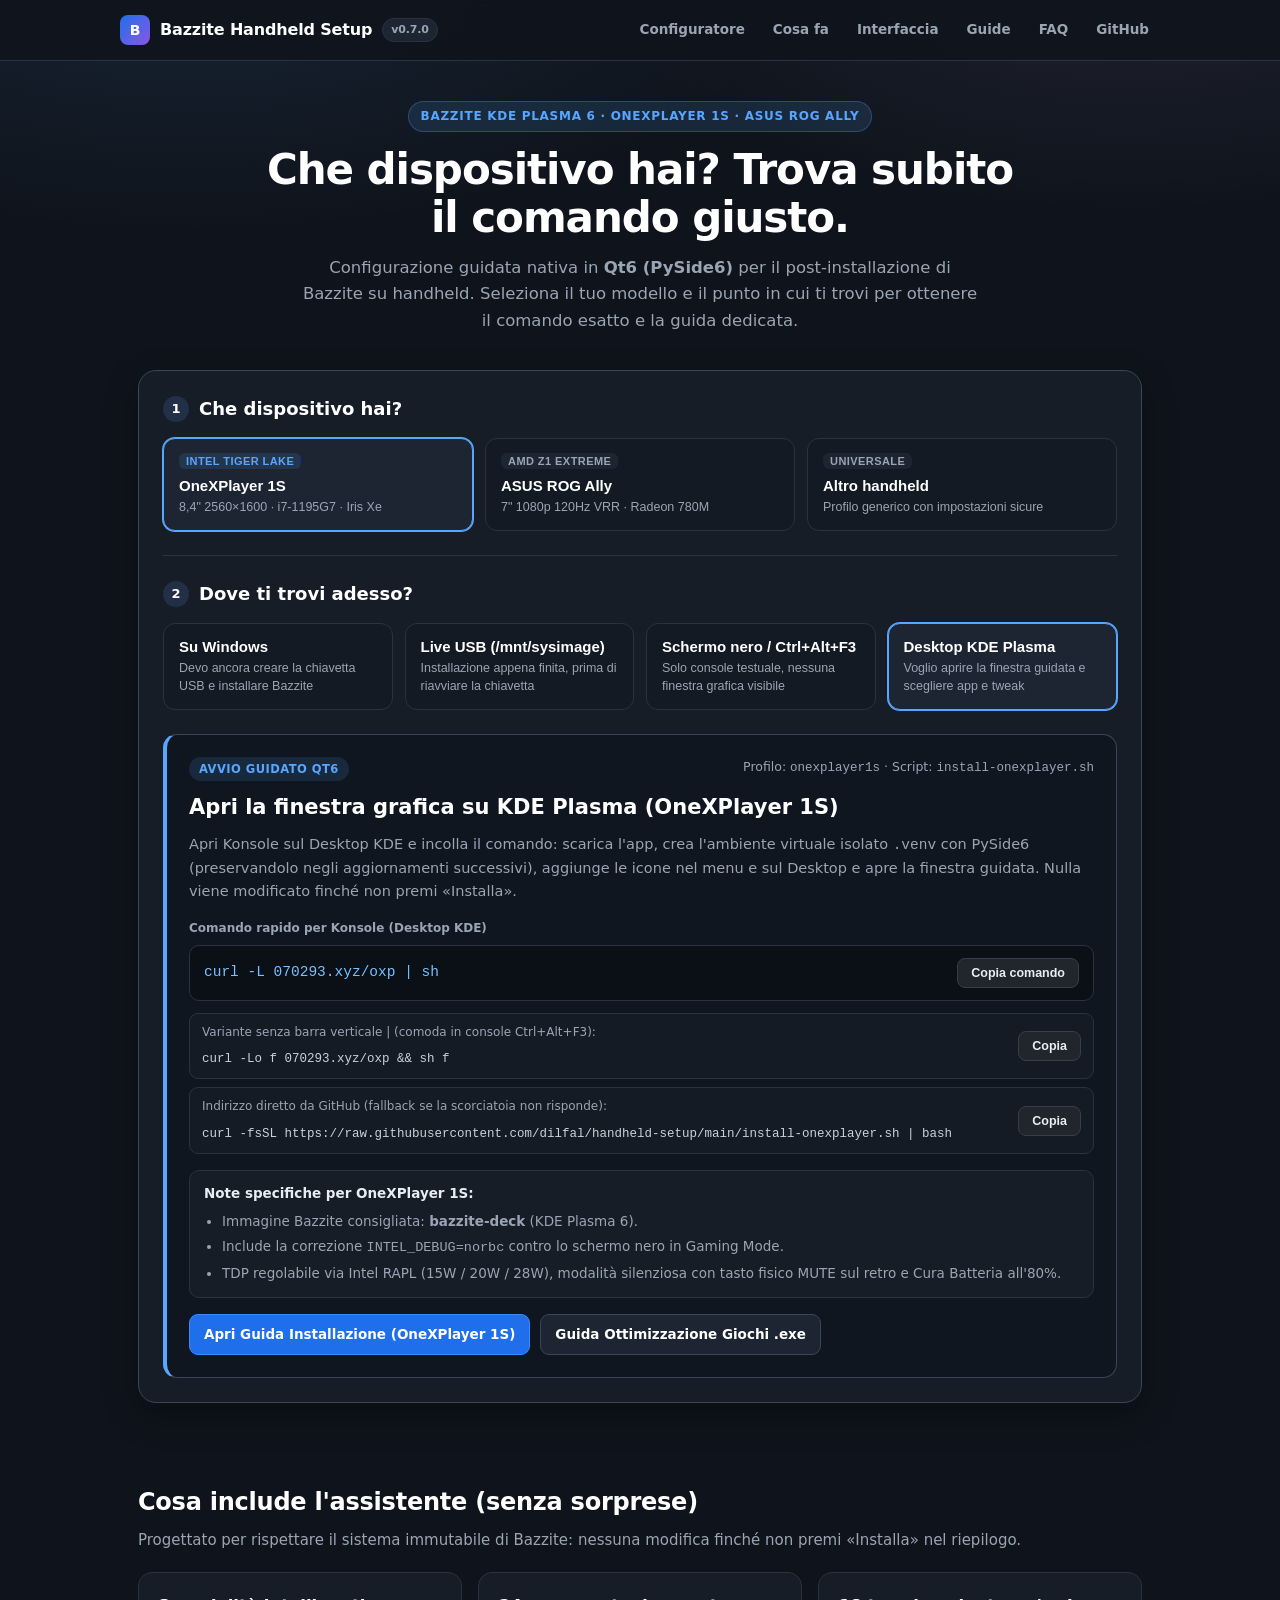
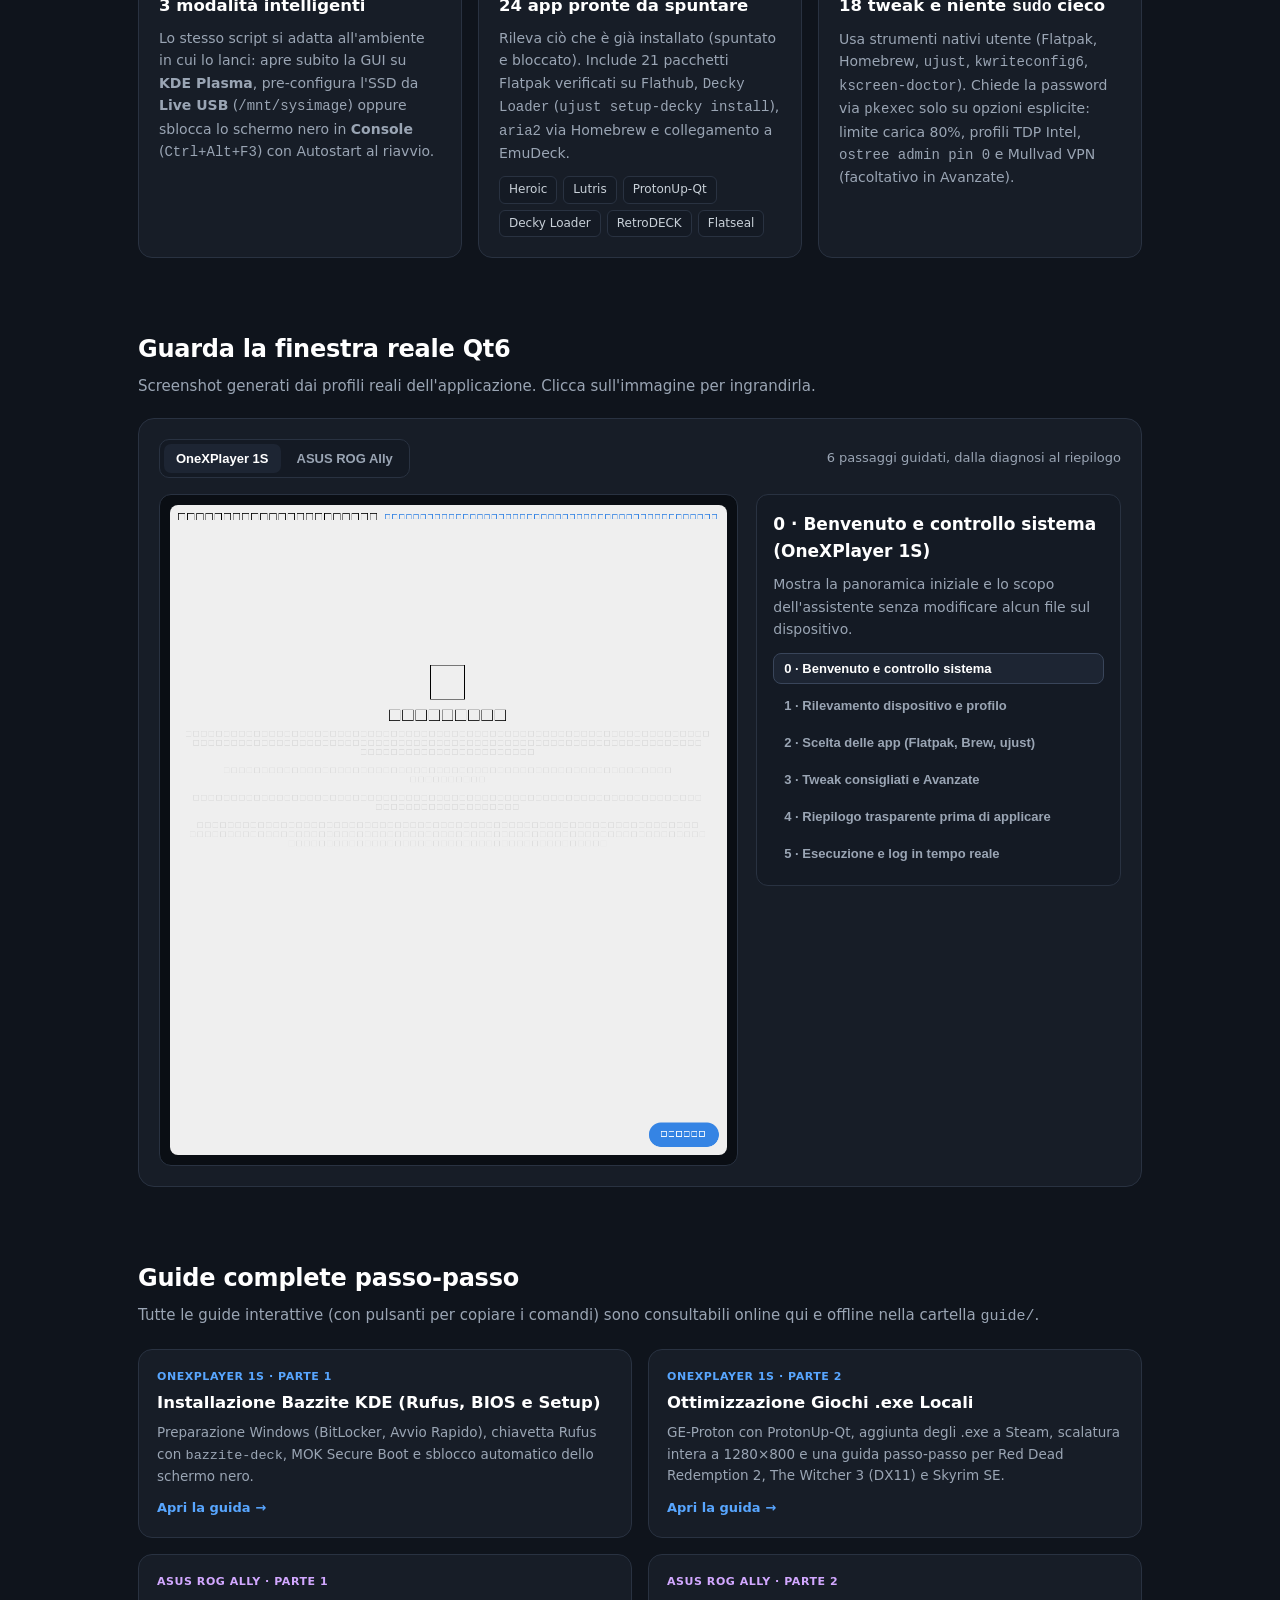
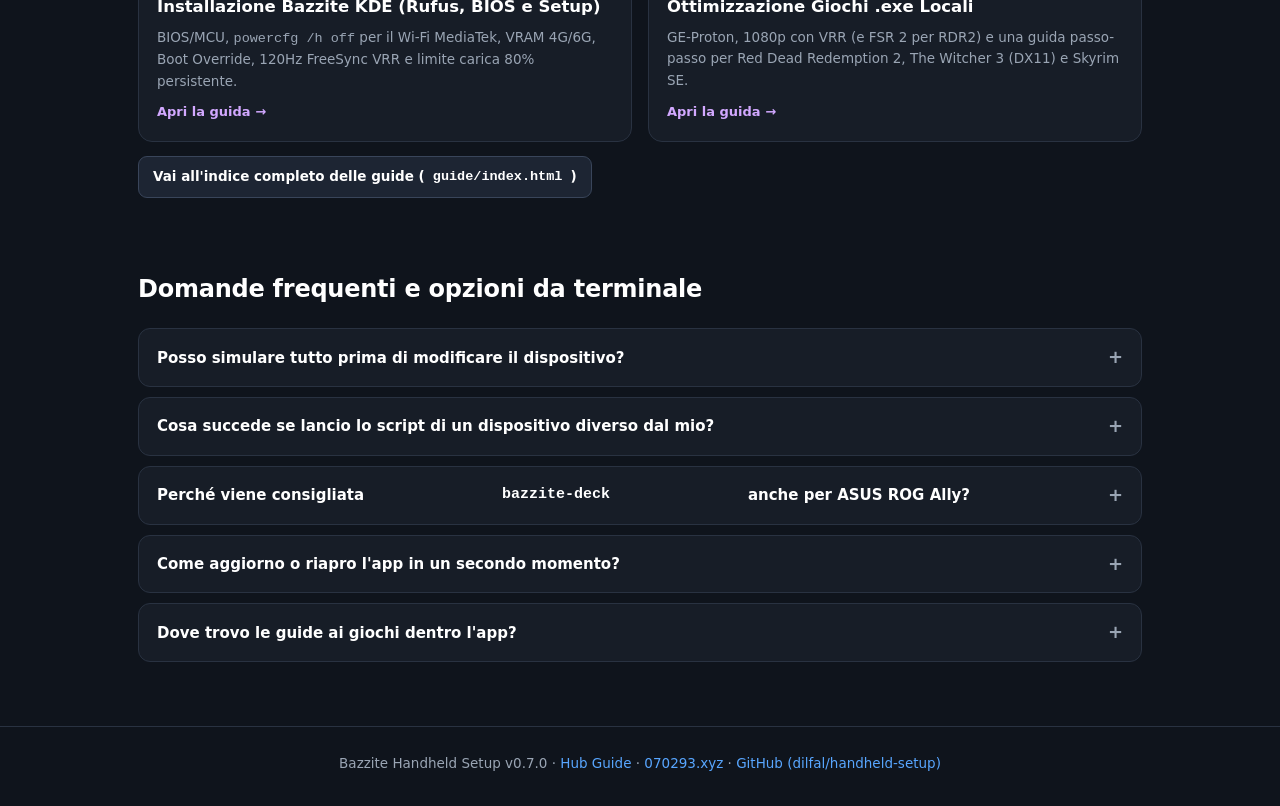
==== commit 9425092b: "Fonde onexplayer-1s-drivers in questo repository (cartella windows/) e lo rinomina handheld-setup La" ====
--- a/index.html
+++ b/index.html
@@ -23,7 +23,7 @@
       <a href="#anteprima">Interfaccia</a>
       <a href="#guide">Guide</a>
       <a href="#faq">FAQ</a>
-      <a href="https://github.com/dilfal/bazzite-handheld-setup" target="_blank" rel="noopener">GitHub</a>
+      <a href="https://github.com/dilfal/handheld-setup" target="_blank" rel="noopener">GitHub</a>
     </nav>
   </div>
 </header>
@@ -287,7 +287,7 @@
     Bazzite Handheld Setup v0.7.0 &middot;
     <a href="guide/index.html">Hub Guide</a> &middot;
     <a href="https://070293.xyz" target="_blank" rel="noopener">070293.xyz</a> &middot;
-    <a href="https://github.com/dilfal/bazzite-handheld-setup" target="_blank" rel="noopener">GitHub (dilfal/bazzite-handheld-setup)</a>
+    <a href="https://github.com/dilfal/handheld-setup" target="_blank" rel="noopener">GitHub (dilfal/handheld-setup)</a>
   </div>
 </footer>
 
